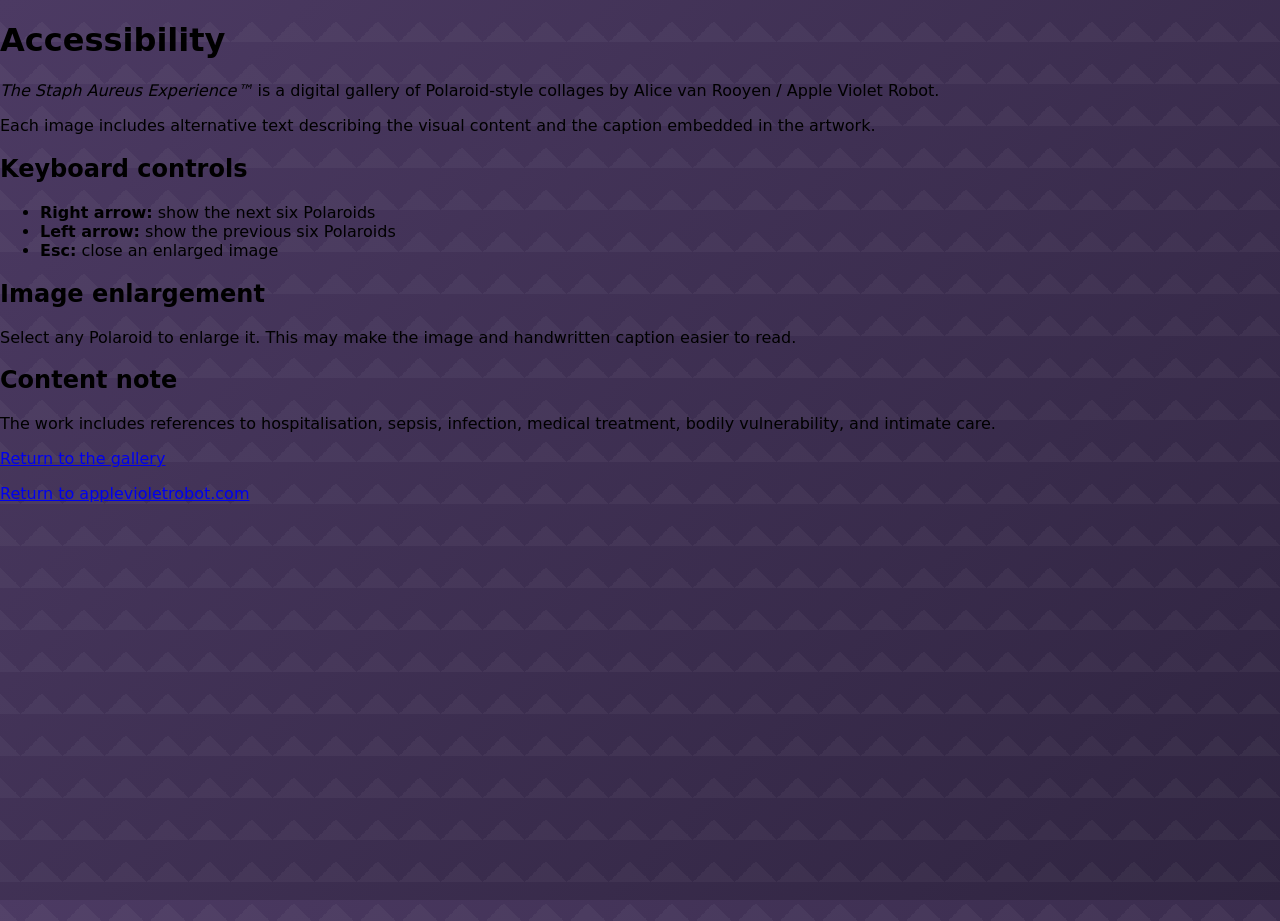
==== accessibility.html @ 357d6226 "accessibility improvements" ====
<!DOCTYPE html>
<html lang="en">
<head>
    <meta charset="utf-8">
    <meta name="viewport" content="width=device-width, initial-scale=1">
    <title>Accessibility — The Staph Aureus Experience™</title>
    <link rel="stylesheet" href="style.css">
</head>

<body>
    <main class="accessibility-page">
        <h1>Accessibility</h1>

        <p>
            <em>The Staph Aureus Experience™</em> is a digital gallery of Polaroid-style collages by Alice van Rooyen / Apple Violet Robot.
        </p>

        <p>
            Each image includes alternative text describing the visual content and the caption embedded in the artwork.
        </p>

        <h2>Keyboard controls</h2>

        <ul>
            <li><strong>Right arrow:</strong> show the next six Polaroids</li>
            <li><strong>Left arrow:</strong> show the previous six Polaroids</li>
            <li><strong>Esc:</strong> close an enlarged image</li>
        </ul>

        <h2>Image enlargement</h2>

        <p>
            Select any Polaroid to enlarge it. This may make the image and handwritten caption easier to read.
        </p>

        <h2>Content note</h2>

        <p>
            The work includes references to hospitalisation, sepsis, infection, medical treatment, bodily vulnerability, and intimate care.
        </p>

        <p>
            <a href="index.html">Return to the gallery</a>
        </p>

        <p>
            <a href="https://applevioletrobot.com">Return to applevioletrobot.com</a>
        </p>
    </main>
</body>
</html>
---- style.css ----
:root {
    --page-background: #b8945f;
    --page-background-dark: #a98757;
    --page-border: #9f7f54;

    --outer-background: #4c3a63;
    --outer-background-dark: #2f2440;

    --button-background: #f4ead8;
    --button-border: #6f5435;
    --button-text: #3f2f1f;
    --button-hover: #fff7e8;

    --violet-hover: #5a3c8c;
}

* {
    box-sizing: border-box;
}

html,
body {
    margin: 0;
    width: 100%;
    height: 100%;
}

body {
    background:
        linear-gradient(45deg, rgba(255, 255, 255, 0.04) 25%, transparent 25%),
        linear-gradient(-45deg, rgba(255, 255, 255, 0.04) 25%, transparent 25%),
        linear-gradient(135deg, var(--outer-background), var(--outer-background-dark));

    background-size: 42px 42px, 42px 42px, 100% 100%;

    font-family: system-ui, sans-serif;
    overflow: hidden;
}

.container {
    width: 100vw;
    height: 100vh;

    padding: 2rem 3rem;

    display: grid;
    grid-template-rows: 1fr auto;
    align-items: center;
}

.grid {
    width: min(92vw, 1180px);
    height: min(78vh, 760px);

    margin: 0 auto;
    padding: 1.25rem;

    display: grid;
    grid-template-columns: repeat(3, minmax(0, 1fr));

    column-gap: 0.15rem;
    row-gap: 1rem;

    justify-items: center;
    align-items: center;

    background:
        radial-gradient(circle at 20% 20%, rgba(255, 255, 255, 0.14), transparent 22%),
        radial-gradient(circle at 80% 30%, rgba(255, 255, 255, 0.08), transparent 20%),
        radial-gradient(circle at 40% 80%, rgba(0, 0, 0, 0.08), transparent 24%),
        linear-gradient(135deg, var(--page-background), var(--page-background-dark));

    border: 2px solid var(--page-border);
    border-radius: 0.35rem;

    box-shadow:
        0 1rem 2rem rgba(0, 0, 0, 0.3),
        inset 0 0 0 1px rgba(255, 255, 255, 0.12);
}

.grid img {
    max-width: 96%;
    max-height: 34vh;

    object-fit: contain;
    cursor: pointer;
}

.nav {
    display: flex;
    justify-content: center;
    align-items: center;

    gap: 1.5rem;
    padding-top: 1rem;
}

button {
    font-family: inherit;
    cursor: pointer;
}

.arrow-button {
    width: 5rem;
    height: 4.25rem;

    display: flex;
    align-items: center;
    justify-content: center;

    background: var(--button-background);
    color: var(--button-text);

    border: 3px solid var(--button-border);
    border-radius: 1.6rem;

    font-size: 2.4rem;
    font-weight: 900;
    line-height: 1;

    box-shadow: 0 4px 0 rgba(63, 47, 31, 0.45);
}

.arrow-button:hover {
    background: var(--button-hover);
    transform: translateY(1px);
    box-shadow: 0 3px 0 rgba(63, 47, 31, 0.45);
}

.return-button {
    background: var(--button-background);
    color: var(--button-text);

    border: 2px solid var(--button-border);
    border-radius: 999px;

    padding: 0.85rem 1.4rem;

    font-size: 1rem;
    font-weight: 700;

    box-shadow: 0 3px 0 rgba(63, 47, 31, 0.35);
}

.return-button:hover {
    background: var(--button-hover);
}

.lightbox {
    position: fixed;
    inset: 0;

    background: rgba(0, 0, 0, 0.92);

    display: flex;
    justify-content: center;
    align-items: center;

    z-index: 10;
}

.lightbox img {
    max-width: 92vw;
    max-height: 92vh;

    object-fit: contain;
}

.hidden {
    display: none;
}

.close {
    position: absolute;
    top: 1rem;
    right: 1.5rem;

    width: 3rem;
    height: 3rem;

    display: flex;
    align-items: center;
    justify-content: center;

    color: white;
    background: rgba(0, 0, 0, 0.7);

    border: 2px solid white;
    border-radius: 50%;

    font-size: 2rem;
    font-weight: bold;
    line-height: 1;

    cursor: pointer;
}

.close:hover {
    color: white;
    background: var(--violet-hover);
    border-color: white;
}

@media (max-width: 900px) {
    .container {
        padding: 1rem;
    }

    .grid {
        width: 94vw;
        height: min(78vh, 720px);

        grid-template-columns: repeat(2, minmax(0, 1fr));

        column-gap: 0.25rem;
        row-gap: 0.75rem;

        padding: 0.75rem;
    }

    .grid img {
        max-width: 98%;
        max-height: 31vh;
    }

    .nav {
        gap: 0.75rem;
        padding-top: 0.75rem;
    }

    .arrow-button {
        width: 3.5rem;
        height: 3.25rem;

        font-size: 1.8rem;
        border-radius: 1.2rem;
    }

    .return-button {
        font-size: 0.85rem;
        padding: 0.65rem 1rem;
    }
}

.site-footer {
    display: flex;
    justify-content: center;
    align-items: center;
    flex-wrap: wrap;

    gap: 0.5rem 1rem;

    padding-top: 0.65rem;

    color: #f4ead8;
    font-size: 0.85rem;
    text-align: center;
    opacity: 0.9;
}

.site-footer span::before {
    content: "·";
    margin-right: 1rem;
    opacity: 0.65;
}

.site-footer strong {
    font-weight: 800;
}
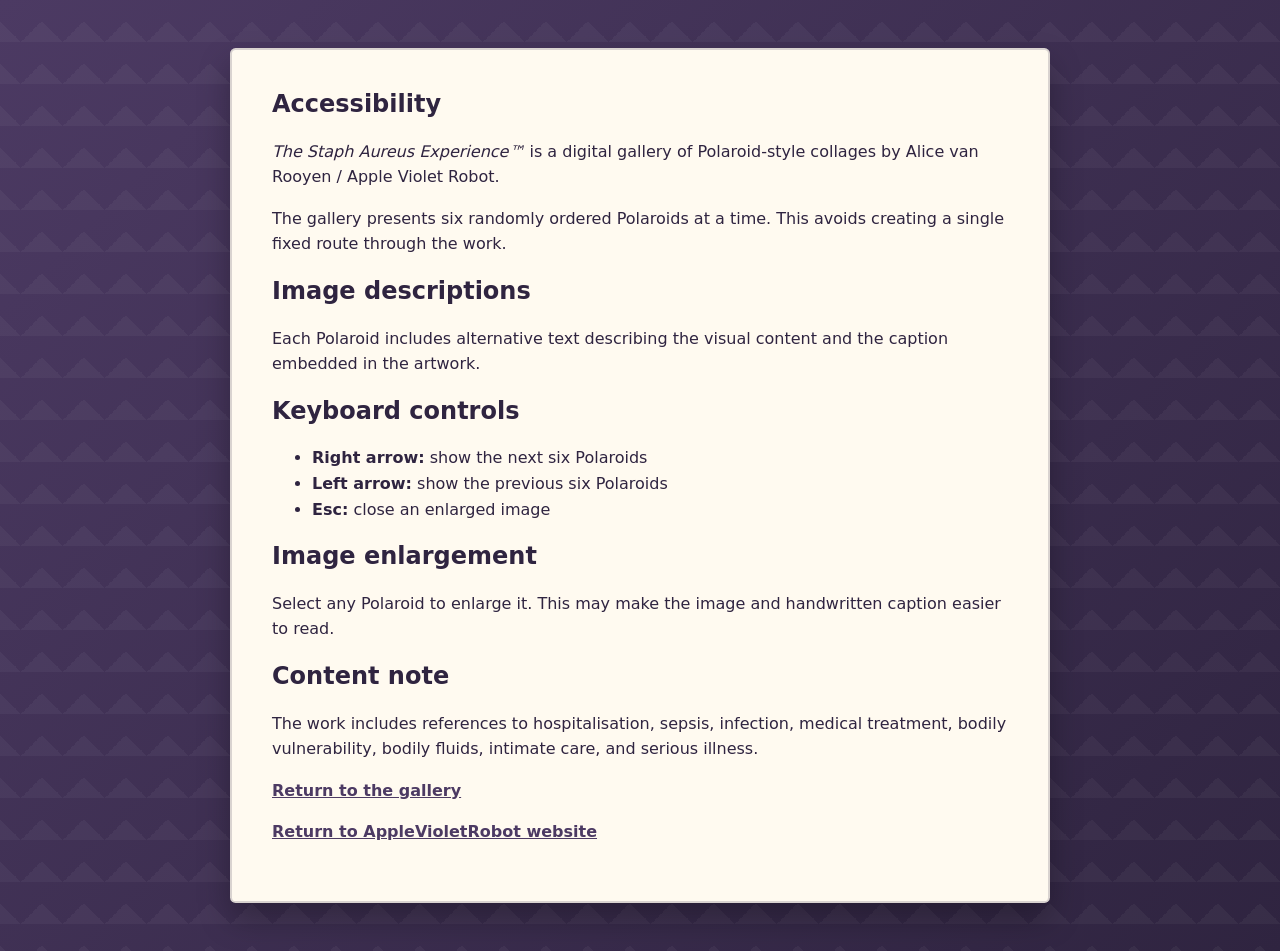
==== commit 0253338a: "accessibility v2" ====
--- a/accessibility.html
+++ b/accessibility.html
@@ -8,44 +8,52 @@
 </head>
 
 <body>
-    <main class="accessibility-page">
-        <h1>Accessibility</h1>
+    <main class="accessibility-wrapper">
+        <article class="accessibility-page">
+            <h1>Accessibility</h1>
 
-        <p>
-            <em>The Staph Aureus Experience™</em> is a digital gallery of Polaroid-style collages by Alice van Rooyen / Apple Violet Robot.
-        </p>
+            <p>
+                <em>The Staph Aureus Experience™</em> is a digital gallery of Polaroid-style collages by Alice van Rooyen / Apple Violet Robot.
+            </p>
 
-        <p>
-            Each image includes alternative text describing the visual content and the caption embedded in the artwork.
-        </p>
+            <p>
+                The gallery presents six randomly ordered Polaroids at a time. This avoids creating a single fixed route through the work.
+            </p>
 
-        <h2>Keyboard controls</h2>
+            <h2>Image descriptions</h2>
 
-        <ul>
-            <li><strong>Right arrow:</strong> show the next six Polaroids</li>
-            <li><strong>Left arrow:</strong> show the previous six Polaroids</li>
-            <li><strong>Esc:</strong> close an enlarged image</li>
-        </ul>
+            <p>
+                Each Polaroid includes alternative text describing the visual content and the caption embedded in the artwork.
+            </p>
 
-        <h2>Image enlargement</h2>
+            <h2>Keyboard controls</h2>
 
-        <p>
-            Select any Polaroid to enlarge it. This may make the image and handwritten caption easier to read.
-        </p>
+            <ul>
+                <li><strong>Right arrow:</strong> show the next six Polaroids</li>
+                <li><strong>Left arrow:</strong> show the previous six Polaroids</li>
+                <li><strong>Esc:</strong> close an enlarged image</li>
+            </ul>
 
-        <h2>Content note</h2>
+            <h2>Image enlargement</h2>
 
-        <p>
-            The work includes references to hospitalisation, sepsis, infection, medical treatment, bodily vulnerability, and intimate care.
-        </p>
+            <p>
+                Select any Polaroid to enlarge it. This may make the image and handwritten caption easier to read.
+            </p>
 
-        <p>
-            <a href="index.html">Return to the gallery</a>
-        </p>
+            <h2>Content note</h2>
 
-        <p>
-            <a href="https://applevioletrobot.com">Return to applevioletrobot.com</a>
-        </p>
+            <p>
+                The work includes references to hospitalisation, sepsis, infection, medical treatment, bodily vulnerability, bodily fluids, intimate care, and serious illness.
+            </p>
+
+            <p>
+                <a href="index.html">Return to the gallery</a>
+            </p>
+
+            <p>
+                <a href="https://applevioletrobot.com">Return to AppleVioletRobot website</a>
+            </p>
+        </article>
     </main>
 </body>
 </html>
--- a/style.css
+++ b/style.css
@@ -12,6 +12,9 @@
     --button-hover: #fff7e8;
 
     --violet-hover: #5a3c8c;
+
+    --text-dark: #2f2440;
+    --paper-white: #fffaf0;
 }
 
 * {
@@ -22,7 +25,7 @@
 body {
     margin: 0;
     width: 100%;
-    height: 100%;
+    min-height: 100%;
 }
 
 body {
@@ -32,10 +35,10 @@
         linear-gradient(135deg, var(--outer-background), var(--outer-background-dark));
 
     background-size: 42px 42px, 42px 42px, 100% 100%;
-
     font-family: system-ui, sans-serif;
-    overflow: hidden;
-}
+}
+
+/* Gallery page */
 
 .container {
     width: 100vw;
@@ -44,13 +47,15 @@
     padding: 2rem 3rem;
 
     display: grid;
-    grid-template-rows: 1fr auto;
-    align-items: center;
+    grid-template-rows: 1fr auto auto;
+    align-items: center;
+
+    overflow: hidden;
 }
 
 .grid {
     width: min(92vw, 1180px);
-    height: min(78vh, 760px);
+    height: min(76vh, 740px);
 
     margin: 0 auto;
     padding: 1.25rem;
@@ -146,11 +151,49 @@
     background: var(--button-hover);
 }
 
+.site-footer {
+    display: flex;
+    justify-content: center;
+    align-items: center;
+    flex-wrap: wrap;
+
+    gap: 0.5rem 1rem;
+
+    padding-top: 0.7rem;
+
+    color: #f4ead8;
+    font-size: 0.85rem;
+    text-align: center;
+    opacity: 0.95;
+}
+
+.site-footer span::before {
+    content: "·";
+    margin-right: 1rem;
+    opacity: 0.65;
+}
+
+.site-footer strong {
+    font-weight: 800;
+}
+
+.site-footer a {
+    color: inherit;
+    text-decoration: none;
+    border-bottom: 1px dotted rgba(244, 234, 216, 0.55);
+}
+
+.site-footer a:hover {
+    border-bottom-color: rgba(244, 234, 216, 1);
+}
+
+/* Lightbox */
+
 .lightbox {
     position: fixed;
     inset: 0;
 
-    background: rgba(0, 0, 0, 0.92);
+    background: #3b3845;
 
     display: flex;
     justify-content: center;
@@ -175,20 +218,20 @@
     top: 1rem;
     right: 1.5rem;
 
-    width: 3rem;
-    height: 3rem;
+    width: 3.25rem;
+    height: 3.25rem;
 
     display: flex;
     align-items: center;
     justify-content: center;
 
     color: white;
-    background: rgba(0, 0, 0, 0.7);
+    background: rgba(47, 36, 64, 0.9);
 
     border: 2px solid white;
     border-radius: 50%;
 
-    font-size: 2rem;
+    font-size: 2.2rem;
     font-weight: bold;
     line-height: 1;
 
@@ -197,9 +240,56 @@
 
 .close:hover {
     color: white;
-    background: var(--violet-hover);
+    background: #8b2f4d;
     border-color: white;
 }
+
+/* Accessibility page */
+
+.accessibility-wrapper {
+    min-height: 100vh;
+    padding: 3rem 1.5rem;
+
+    display: flex;
+    justify-content: center;
+    align-items: flex-start;
+}
+
+.accessibility-page {
+    width: min(92vw, 820px);
+
+    padding: 2.5rem;
+
+    background: var(--paper-white);
+    color: var(--text-dark);
+
+    border: 2px solid rgba(47, 36, 64, 0.18);
+    border-radius: 0.35rem;
+
+    box-shadow: 0 1rem 2rem rgba(0, 0, 0, 0.28);
+
+    line-height: 1.6;
+}
+
+.accessibility-page h1,
+.accessibility-page h2 {
+    line-height: 1.2;
+}
+
+.accessibility-page h1 {
+    margin-top: 0;
+}
+
+.accessibility-page a {
+    color: #4c3a63;
+    font-weight: 700;
+}
+
+.accessibility-page a:hover {
+    color: #8b2f4d;
+}
+
+/* Smaller screens */
 
 @media (max-width: 900px) {
     .container {
@@ -208,7 +298,7 @@
 
     .grid {
         width: 94vw;
-        height: min(78vh, 720px);
+        height: min(74vh, 700px);
 
         grid-template-columns: repeat(2, minmax(0, 1fr));
 
@@ -240,30 +330,12 @@
         font-size: 0.85rem;
         padding: 0.65rem 1rem;
     }
-}
-
-.site-footer {
-    display: flex;
-    justify-content: center;
-    align-items: center;
-    flex-wrap: wrap;
-
-    gap: 0.5rem 1rem;
-
-    padding-top: 0.65rem;
-
-    color: #f4ead8;
-    font-size: 0.85rem;
-    text-align: center;
-    opacity: 0.9;
-}
-
-.site-footer span::before {
-    content: "·";
-    margin-right: 1rem;
-    opacity: 0.65;
-}
-
-.site-footer strong {
-    font-weight: 800;
+
+    .site-footer {
+        font-size: 0.75rem;
+    }
+
+    .accessibility-page {
+        padding: 1.5rem;
+    }
 }
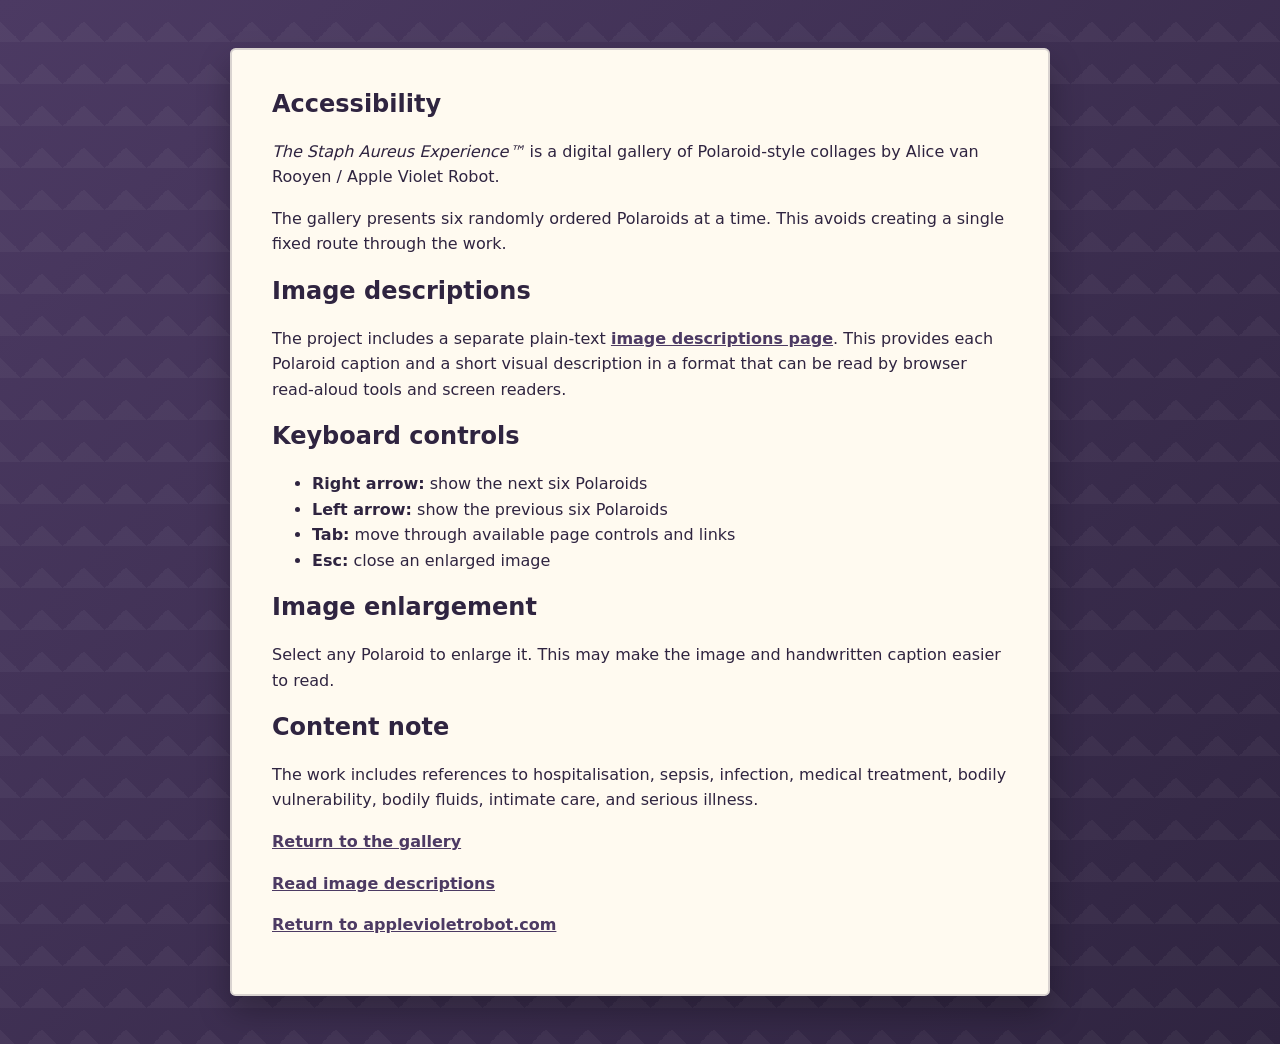
==== commit f9ba1f36: "screen reader v3" ====
--- a/accessibility.html
+++ b/accessibility.html
@@ -23,7 +23,7 @@
             <h2>Image descriptions</h2>
 
             <p>
-                Each Polaroid includes alternative text describing the visual content and the caption embedded in the artwork.
+                The project includes a separate plain-text <a href="descriptions.html">image descriptions page</a>. This provides each Polaroid caption and a short visual description in a format that can be read by browser read-aloud tools and screen readers.
             </p>
 
             <h2>Keyboard controls</h2>
@@ -31,6 +31,7 @@
             <ul>
                 <li><strong>Right arrow:</strong> show the next six Polaroids</li>
                 <li><strong>Left arrow:</strong> show the previous six Polaroids</li>
+                <li><strong>Tab:</strong> move through available page controls and links</li>
                 <li><strong>Esc:</strong> close an enlarged image</li>
             </ul>
 
@@ -51,9 +52,13 @@
             </p>
 
             <p>
-                <a href="https://applevioletrobot.com">Return to AppleVioletRobot website</a>
+                <a href="descriptions.html">Read image descriptions</a>
+            </p>
+
+            <p>
+                <a href="https://applevioletrobot.com">Return to applevioletrobot.com</a>
             </p>
         </article>
     </main>
 </body>
-</html>+</html>
--- a/style.css
+++ b/style.css
@@ -10,6 +10,9 @@
     --button-border: #6f5435;
     --button-text: #3f2f1f;
     --button-hover: #fff7e8;
+
+    --arrow-background: #cfc2e6;
+    --arrow-hover: #ddd2f0;
 
     --violet-hover: #5a3c8c;
 
@@ -91,6 +94,12 @@
     cursor: pointer;
 }
 
+.grid img:focus-visible {
+    outline: 3px solid var(--arrow-background);
+    outline-offset: 0.35rem;
+    border-radius: 0.25rem;
+}
+
 .nav {
     display: flex;
     justify-content: center;
@@ -105,31 +114,58 @@
     cursor: pointer;
 }
 
+/* Arrow buttons */
+
 .arrow-button {
-    width: 5rem;
-    height: 4.25rem;
-
-    display: flex;
-    align-items: center;
-    justify-content: center;
-
-    background: var(--button-background);
-    color: var(--button-text);
+    width: 3.5rem;
+    height: 3.5rem;
+
+    display: flex;
+    align-items: center;
+    justify-content: center;
+
+    background: var(--arrow-background);
 
     border: 3px solid var(--button-border);
-    border-radius: 1.6rem;
-
-    font-size: 2.4rem;
-    font-weight: 900;
-    line-height: 1;
-
-    box-shadow: 0 4px 0 rgba(63, 47, 31, 0.45);
+    border-radius: 50%;
+
+    box-shadow:
+        0 4px 0 rgba(63, 47, 31, 0.30),
+        0 2px 8px rgba(0, 0, 0, 0.12);
+
+    transition:
+        transform 0.12s ease,
+        box-shadow 0.12s ease,
+        background-color 0.12s ease;
+}
+
+.arrow-button svg {
+    width: 2.25rem;
+    height: 2.25rem;
+
+    stroke: var(--button-text);
+    stroke-width: 3.5;
+    stroke-linecap: round;
+    stroke-linejoin: round;
+
+    fill: none;
 }
 
 .arrow-button:hover {
-    background: var(--button-hover);
+    background: var(--arrow-hover);
+
     transform: translateY(1px);
-    box-shadow: 0 3px 0 rgba(63, 47, 31, 0.45);
+
+    box-shadow:
+        0 3px 0 rgba(63, 47, 31, 0.30),
+        0 2px 6px rgba(0, 0, 0, 0.12);
+}
+
+.arrow-button:active {
+    transform: translateY(3px);
+
+    box-shadow:
+        0 1px 0 rgba(63, 47, 31, 0.30);
 }
 
 .return-button {
@@ -218,30 +254,62 @@
     top: 1rem;
     right: 1.5rem;
 
-    width: 3.25rem;
-    height: 3.25rem;
-
-    display: flex;
-    align-items: center;
-    justify-content: center;
-
-    color: white;
-    background: rgba(47, 36, 64, 0.9);
-
-    border: 2px solid white;
+    width: 3.5rem;
+    height: 3.5rem;
+
+    display: flex;
+    align-items: center;
+    justify-content: center;
+
+    color: var(--button-text);
+    background: var(--arrow-background);
+
+    border: 3px solid var(--button-border);
     border-radius: 50%;
 
-    font-size: 2.2rem;
-    font-weight: bold;
-    line-height: 1;
-
-    cursor: pointer;
+    box-shadow:
+        0 4px 0 rgba(63, 47, 31, 0.30),
+        0 2px 8px rgba(0, 0, 0, 0.18);
+
+    transition:
+        transform 0.12s ease,
+        box-shadow 0.12s ease,
+        background-color 0.12s ease;
+}
+
+.close svg {
+    width: 1.9rem;
+    height: 1.9rem;
+
+    stroke: var(--button-text);
+    stroke-width: 3.5;
+    stroke-linecap: round;
+    stroke-linejoin: round;
+
+    fill: none;
 }
 
 .close:hover {
-    color: white;
-    background: #8b2f4d;
-    border-color: white;
+    color: var(--button-text);
+    background: var(--arrow-hover);
+
+    transform: translateY(1px);
+
+    box-shadow:
+        0 3px 0 rgba(63, 47, 31, 0.30),
+        0 2px 6px rgba(0, 0, 0, 0.18);
+}
+
+.close:active {
+    transform: translateY(3px);
+
+    box-shadow:
+        0 1px 0 rgba(63, 47, 31, 0.30);
+}
+
+.close:focus-visible {
+    outline: 3px solid var(--paper-white);
+    outline-offset: 0.25rem;
 }
 
 /* Accessibility page */
@@ -289,7 +357,29 @@
     color: #8b2f4d;
 }
 
-/* Smaller screens */
+
+.description-list {
+    margin: 2rem 0 0;
+    padding-left: 1.5rem;
+}
+
+.description-item {
+    margin-bottom: 1.75rem;
+}
+
+.description-item h2 {
+    margin-bottom: 0.5rem;
+    font-size: 1.15rem;
+}
+
+.description-item p {
+    margin: 0.35rem 0;
+}
+
+.filename {
+    font-size: 0.9rem;
+    opacity: 0.75;
+}
 
 @media (max-width: 900px) {
     .container {
@@ -319,11 +409,13 @@
     }
 
     .arrow-button {
-        width: 3.5rem;
-        height: 3.25rem;
-
-        font-size: 1.8rem;
-        border-radius: 1.2rem;
+        width: 3rem;
+        height: 3rem;
+    }
+
+    .arrow-button svg {
+        width: 1.8rem;
+        height: 1.8rem;
     }
 
     .return-button {
@@ -335,6 +427,16 @@
         font-size: 0.75rem;
     }
 
+    .close {
+        width: 3rem;
+        height: 3rem;
+    }
+
+    .close svg {
+        width: 1.7rem;
+        height: 1.7rem;
+    }
+
     .accessibility-page {
         padding: 1.5rem;
     }
